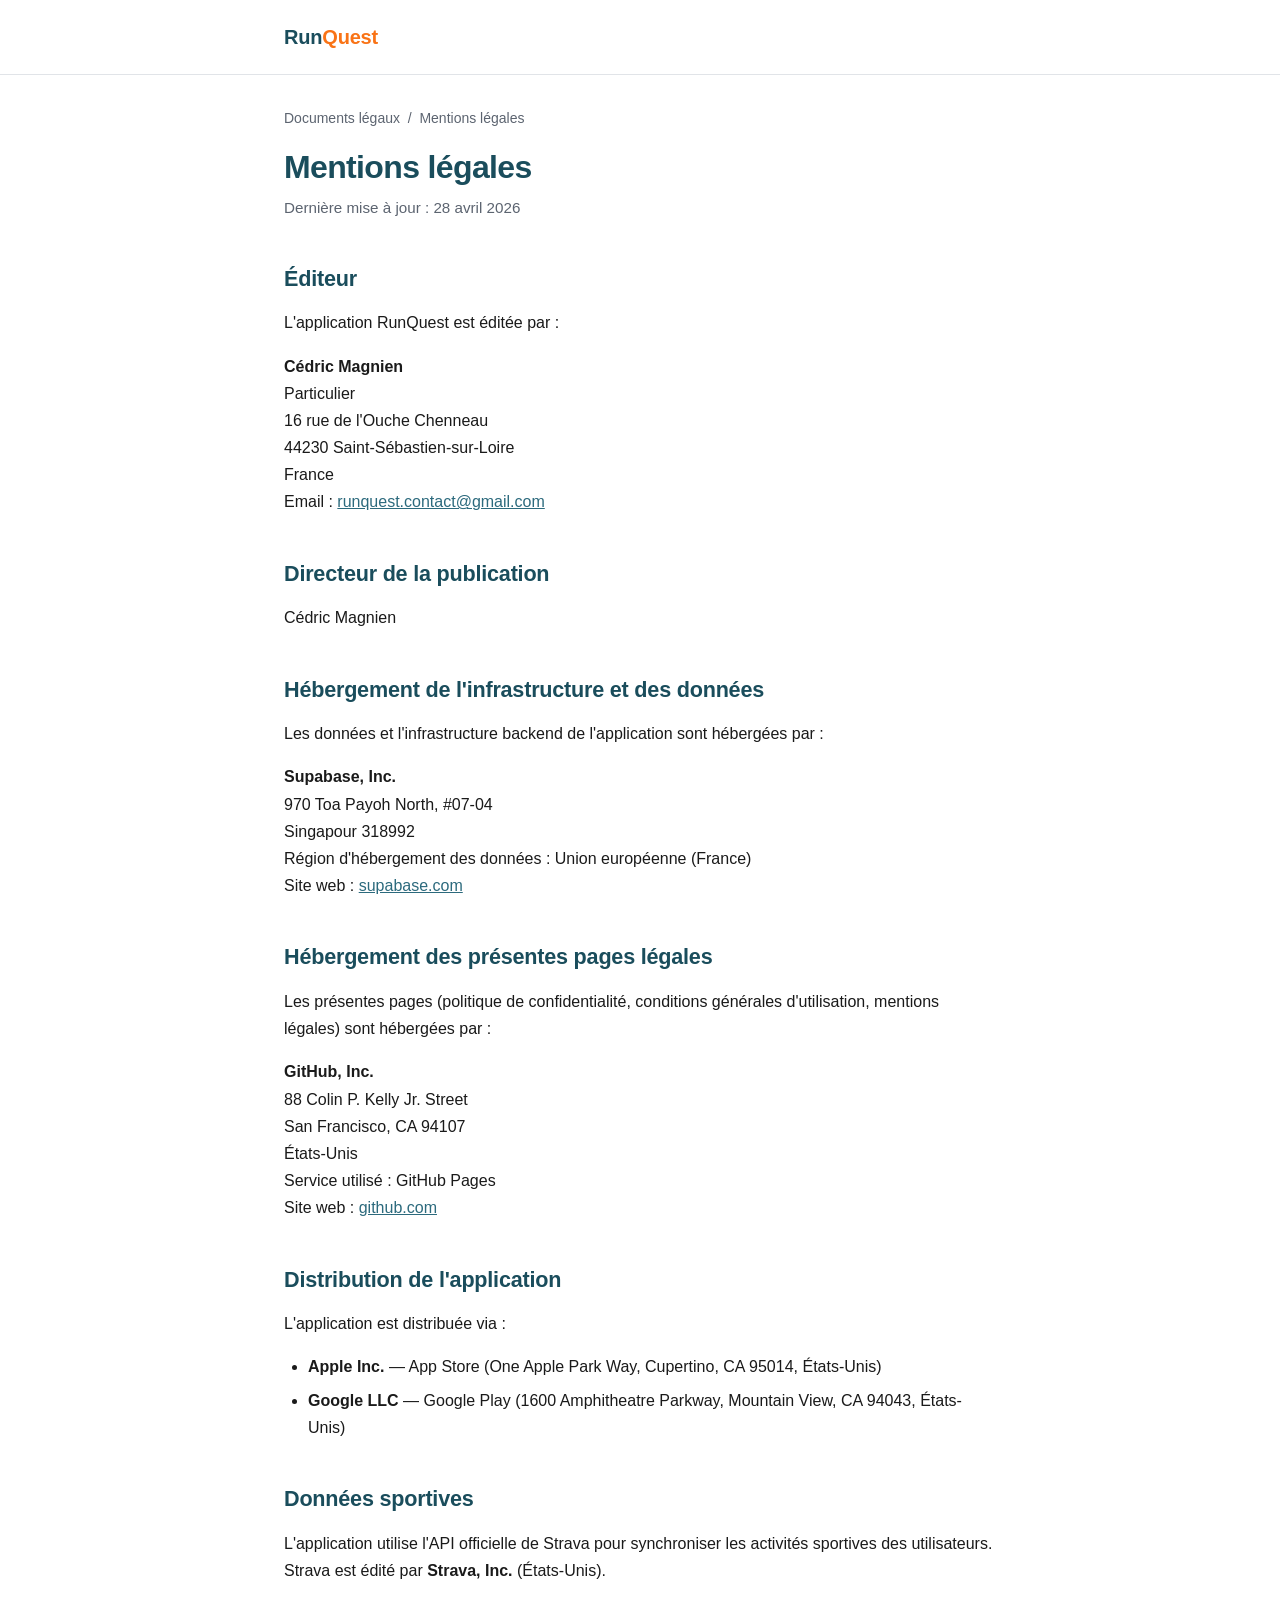
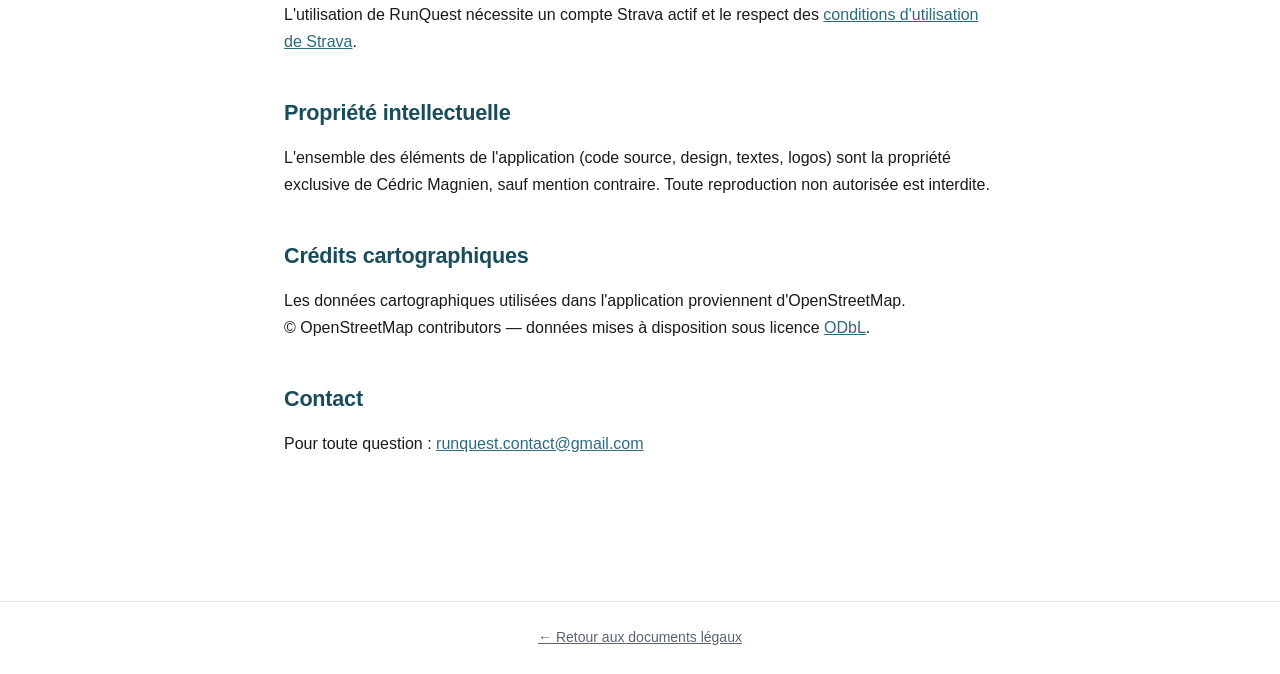
==== legal.html @ 66f78cec "initial commit" ====
<!DOCTYPE html>
<html lang="fr">
<head>
  <meta charset="UTF-8">
  <meta name="viewport" content="width=device-width, initial-scale=1.0">
  <title>Mentions légales — RunQuest</title>
  <meta name="description" content="Mentions légales de l'application RunQuest : éditeur, hébergeur, directeur de publication.">
  <link rel="stylesheet" href="style.css">
</head>
<body>
  <header class="site-header">
    <div class="container">
      <a href="./" class="logo">Run<span>Quest</span></a>
    </div>
  </header>
  <main class="container">
    <nav class="breadcrumb"><a href="./">Documents légaux</a> &nbsp;/&nbsp; Mentions légales</nav>
    <h1>Mentions légales</h1>
    <p class="subtitle">Dernière mise à jour : 28 avril 2026</p>

    <h2>Éditeur</h2>
    <p>L'application RunQuest est éditée par :</p>
    <p>
      <strong>Cédric Magnien</strong><br>
      Particulier<br>
      16 rue de l'Ouche Chenneau<br>
      44230 Saint-Sébastien-sur-Loire<br>
      France<br>
      Email : <a href="mailto:runquest.contact@gmail.com">runquest.contact@gmail.com</a>
    </p>

    <h2>Directeur de la publication</h2>
    <p>Cédric Magnien</p>

    <h2>Hébergement de l'infrastructure et des données</h2>
    <p>Les données et l'infrastructure backend de l'application sont hébergées par :</p>
    <p>
      <strong>Supabase, Inc.</strong><br>
      970 Toa Payoh North, #07-04<br>
      Singapour 318992<br>
      Région d'hébergement des données : Union européenne (France)<br>
      Site web : <a href="https://supabase.com" target="_blank" rel="noopener">supabase.com</a>
    </p>

    <h2>Hébergement des présentes pages légales</h2>
    <p>Les présentes pages (politique de confidentialité, conditions générales d'utilisation, mentions légales) sont hébergées par :</p>
    <p>
      <strong>GitHub, Inc.</strong><br>
      88 Colin P. Kelly Jr. Street<br>
      San Francisco, CA 94107<br>
      États-Unis<br>
      Service utilisé : GitHub Pages<br>
      Site web : <a href="https://github.com" target="_blank" rel="noopener">github.com</a>
    </p>

    <h2>Distribution de l'application</h2>
    <p>L'application est distribuée via :</p>
    <ul>
      <li><strong>Apple Inc.</strong> — App Store (One Apple Park Way, Cupertino, CA 95014, États-Unis)</li>
      <li><strong>Google LLC</strong> — Google Play (1600 Amphitheatre Parkway, Mountain View, CA 94043, États-Unis)</li>
    </ul>

    <h2>Données sportives</h2>
    <p>L'application utilise l'API officielle de Strava pour synchroniser les activités sportives des utilisateurs. Strava est édité par <strong>Strava, Inc.</strong> (États-Unis).</p>
    <p>L'utilisation de RunQuest nécessite un compte Strava actif et le respect des <a href="https://www.strava.com/legal/terms" target="_blank" rel="noopener">conditions d'utilisation de Strava</a>.</p>

    <h2>Propriété intellectuelle</h2>
    <p>L'ensemble des éléments de l'application (code source, design, textes, logos) sont la propriété exclusive de Cédric Magnien, sauf mention contraire. Toute reproduction non autorisée est interdite.</p>

    <h2>Crédits cartographiques</h2>
    <p>Les données cartographiques utilisées dans l'application proviennent d'OpenStreetMap.<br>
    © OpenStreetMap contributors — données mises à disposition sous licence <a href="https://opendatacommons.org/licenses/odbl/" target="_blank" rel="noopener">ODbL</a>.</p>

    <h2>Contact</h2>
    <p>Pour toute question : <a href="mailto:runquest.contact@gmail.com">runquest.contact@gmail.com</a></p>
  </main>
  <footer>
    <div class="container">
      <a href="./">← Retour aux documents légaux</a>
    </div>
  </footer>
</body>
</html>
---- style.css ----
:root {
  --primary: #1a4d5c;
  --primary-light: #2c6a7d;
  --accent: #f97316;
  --accent-soft: #fff4e6;
  --bg: #ffffff;
  --bg-soft: #f8f9fa;
  --text: #1a1a1a;
  --text-muted: #5c6470;
  --border: #e1e4e8;
}

* {
  box-sizing: border-box;
  margin: 0;
  padding: 0;
}

html {
  scroll-behavior: smooth;
}

body {
  font-family: -apple-system, BlinkMacSystemFont, "Segoe UI", "Inter", Roboto, Helvetica, Arial, sans-serif;
  font-size: 16px;
  line-height: 1.7;
  color: var(--text);
  background: var(--bg);
  -webkit-font-smoothing: antialiased;
  -moz-osx-font-smoothing: grayscale;
}

.container {
  max-width: 760px;
  margin: 0 auto;
  padding: 2rem 1.5rem 4rem;
}

header.site-header {
  border-bottom: 1px solid var(--border);
  padding: 1.25rem 0;
  background: var(--bg);
}

header.site-header .container {
  padding-top: 0;
  padding-bottom: 0;
}

.logo {
  font-weight: 700;
  font-size: 1.25rem;
  color: var(--primary);
  text-decoration: none;
  letter-spacing: -0.01em;
}

.logo span {
  color: var(--accent);
}

nav.breadcrumb {
  font-size: 0.875rem;
  color: var(--text-muted);
  margin-bottom: 1rem;
}

nav.breadcrumb a {
  color: var(--text-muted);
  text-decoration: none;
}

nav.breadcrumb a:hover {
  color: var(--primary);
  text-decoration: underline;
}

h1 {
  font-size: 2rem;
  margin-bottom: 0.5rem;
  color: var(--primary);
  letter-spacing: -0.02em;
  line-height: 1.25;
}

.subtitle {
  color: var(--text-muted);
  font-size: 0.95rem;
  margin-bottom: 2.5rem;
}

h2 {
  font-size: 1.35rem;
  margin-top: 2.5rem;
  margin-bottom: 0.75rem;
  color: var(--primary);
  letter-spacing: -0.01em;
}

h3 {
  font-size: 1.05rem;
  margin-top: 1.5rem;
  margin-bottom: 0.5rem;
  color: var(--text);
  font-weight: 600;
}

p, ul, ol {
  margin-bottom: 1rem;
}

ul, ol {
  padding-left: 1.5rem;
}

li {
  margin-bottom: 0.4rem;
}

a {
  color: var(--primary-light);
}

a:hover {
  color: var(--primary);
}

.toc {
  background: var(--bg-soft);
  border: 1px solid var(--border);
  border-radius: 8px;
  padding: 1.25rem 1.5rem;
  margin-bottom: 2.5rem;
}

.toc h2 {
  font-size: 0.85rem;
  text-transform: uppercase;
  letter-spacing: 0.06em;
  margin: 0 0 0.75rem 0;
  color: var(--text-muted);
}

.toc ol {
  margin: 0;
  padding-left: 1.25rem;
  font-size: 0.95rem;
}

.toc li {
  margin-bottom: 0.25rem;
}

.toc a {
  text-decoration: none;
}

.toc a:hover {
  text-decoration: underline;
}

.callout {
  background: var(--accent-soft);
  border-left: 4px solid var(--accent);
  padding: 1rem 1.25rem;
  margin: 1.5rem 0;
  border-radius: 4px;
}

.callout p {
  margin-bottom: 0.5rem;
}

.callout p:last-child {
  margin-bottom: 0;
}

.docs-list {
  display: grid;
  gap: 1rem;
  margin-top: 2rem;
}

.doc-card {
  display: block;
  border: 1px solid var(--border);
  border-radius: 8px;
  padding: 1.25rem 1.5rem;
  text-decoration: none;
  color: inherit;
  transition: border-color 0.15s, transform 0.15s, box-shadow 0.15s;
}

.doc-card:hover {
  border-color: var(--primary-light);
  transform: translateY(-1px);
  box-shadow: 0 4px 12px rgba(26, 77, 92, 0.08);
}

.doc-card h3 {
  margin: 0 0 0.25rem 0;
  color: var(--primary);
}

.doc-card p {
  margin: 0;
  color: var(--text-muted);
  font-size: 0.95rem;
}

footer {
  border-top: 1px solid var(--border);
  margin-top: 4rem;
  padding-top: 1.5rem;
  padding-bottom: 1.5rem;
  font-size: 0.875rem;
  color: var(--text-muted);
  text-align: center;
}

footer a {
  color: var(--text-muted);
  text-decoration: underline;
}

footer .container {
  padding-top: 0;
  padding-bottom: 0;
}

table {
  width: 100%;
  border-collapse: collapse;
  margin: 1rem 0;
  font-size: 0.95rem;
}

table th,
table td {
  text-align: left;
  padding: 0.6rem 0.8rem;
  border: 1px solid var(--border);
  vertical-align: top;
}

table th {
  background: var(--bg-soft);
  font-weight: 600;
  color: var(--primary);
}

strong {
  color: var(--text);
}

@media (max-width: 600px) {
  body { font-size: 15px; }
  h1 { font-size: 1.6rem; }
  h2 { font-size: 1.2rem; }
  .container { padding: 1.5rem 1.25rem 3rem; }
}
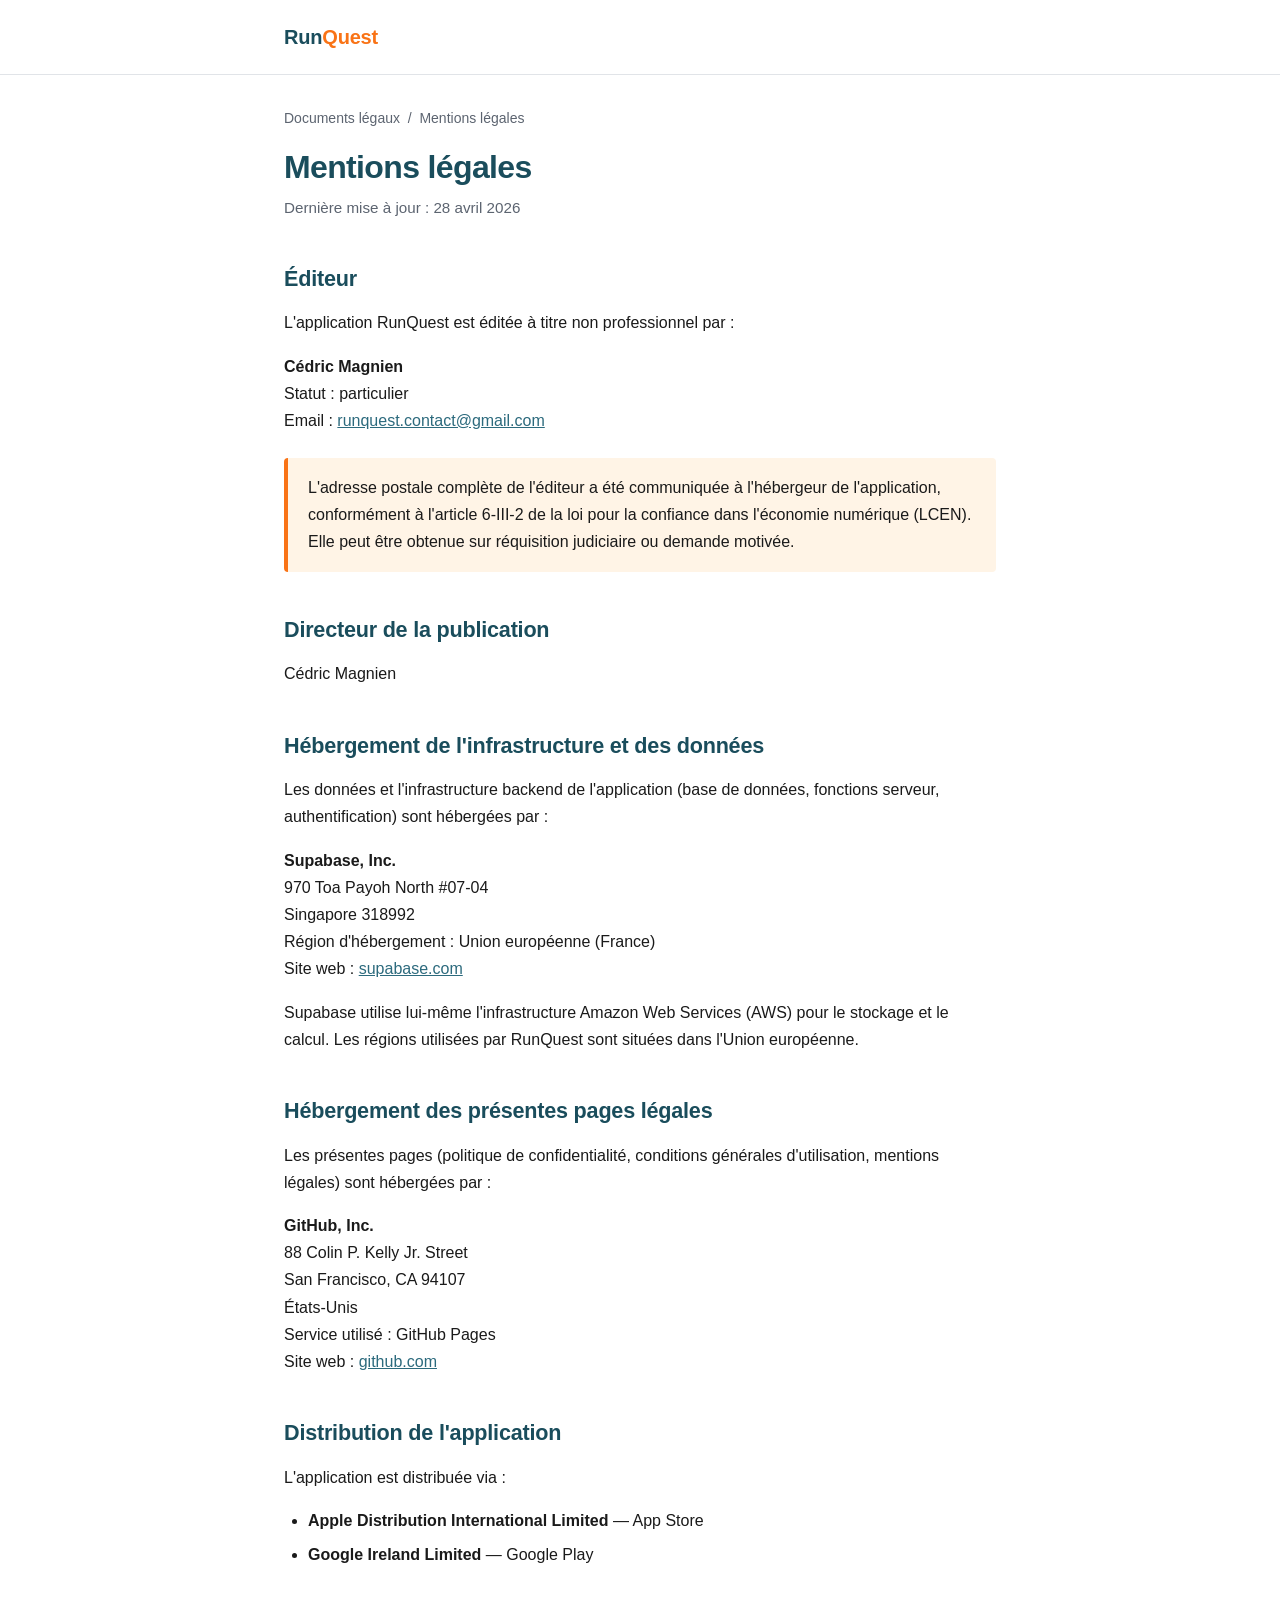
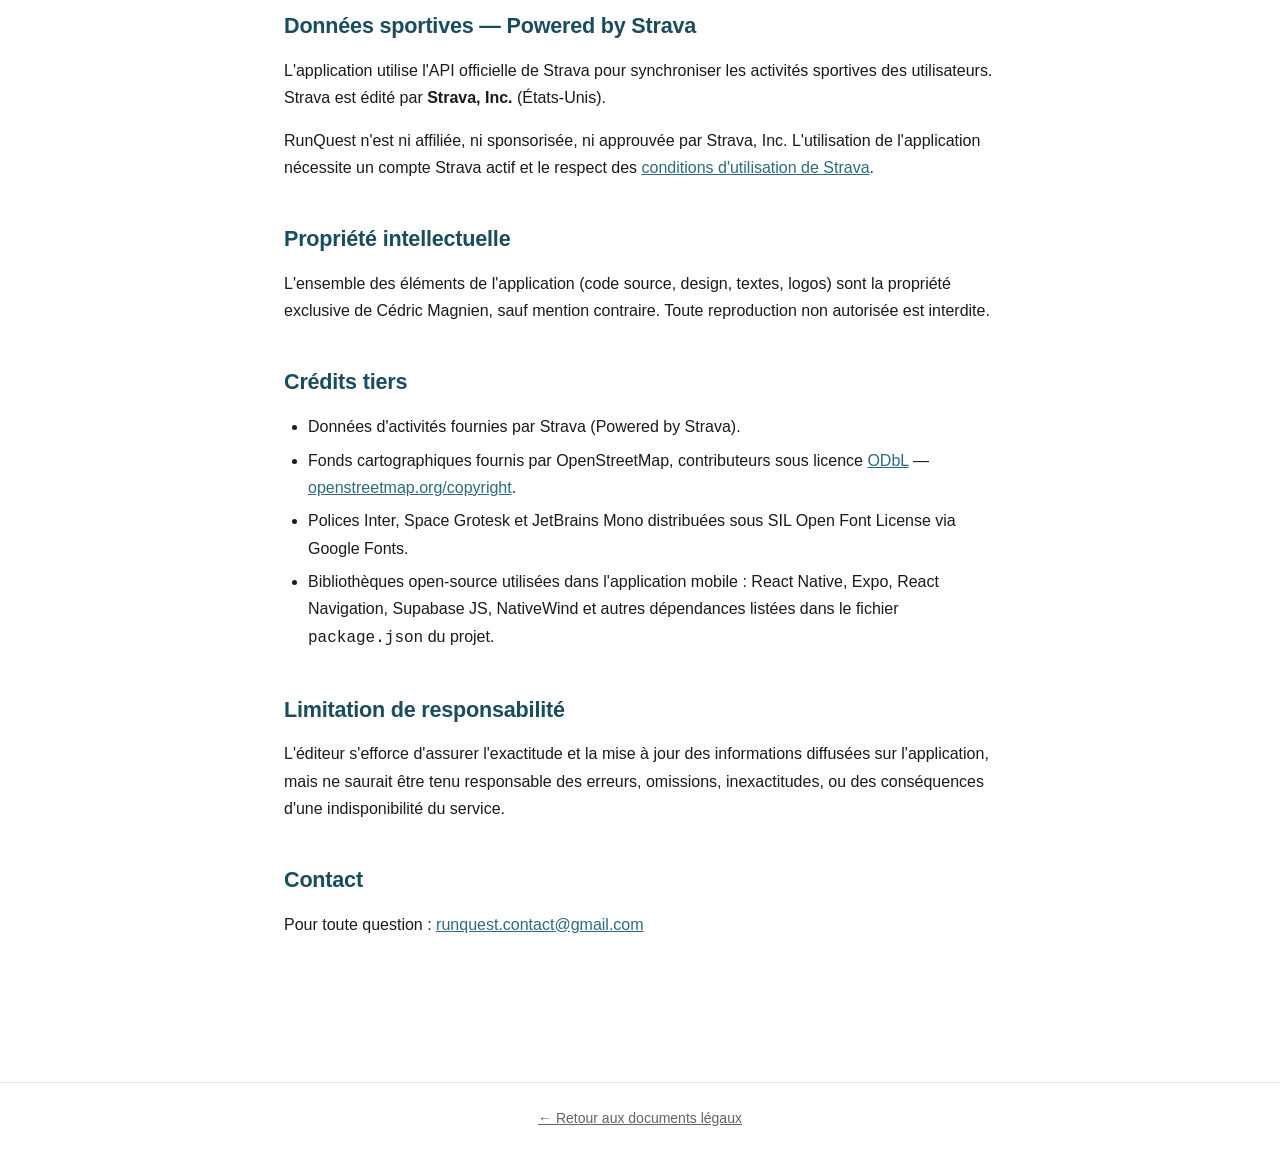
==== commit 5b0104f9: "Add files via upload" ====
--- a/legal.html
+++ b/legal.html
@@ -19,28 +19,29 @@
     <p class="subtitle">Dernière mise à jour : 28 avril 2026</p>
 
     <h2>Éditeur</h2>
-    <p>L'application RunQuest est éditée par :</p>
+    <p>L'application RunQuest est éditée à titre non professionnel par :</p>
     <p>
       <strong>Cédric Magnien</strong><br>
-      Particulier<br>
-      16 rue de l'Ouche Chenneau<br>
-      44230 Saint-Sébastien-sur-Loire<br>
-      France<br>
+      Statut : particulier<br>
       Email : <a href="mailto:runquest.contact@gmail.com">runquest.contact@gmail.com</a>
     </p>
+    <div class="callout">
+      <p>L'adresse postale complète de l'éditeur a été communiquée à l'hébergeur de l'application, conformément à l'article 6-III-2 de la loi pour la confiance dans l'économie numérique (LCEN). Elle peut être obtenue sur réquisition judiciaire ou demande motivée.</p>
+    </div>
 
     <h2>Directeur de la publication</h2>
     <p>Cédric Magnien</p>
 
     <h2>Hébergement de l'infrastructure et des données</h2>
-    <p>Les données et l'infrastructure backend de l'application sont hébergées par :</p>
+    <p>Les données et l'infrastructure backend de l'application (base de données, fonctions serveur, authentification) sont hébergées par :</p>
     <p>
       <strong>Supabase, Inc.</strong><br>
-      970 Toa Payoh North, #07-04<br>
-      Singapour 318992<br>
-      Région d'hébergement des données : Union européenne (France)<br>
+      970 Toa Payoh North #07-04<br>
+      Singapore 318992<br>
+      Région d'hébergement : Union européenne (France)<br>
       Site web : <a href="https://supabase.com" target="_blank" rel="noopener">supabase.com</a>
     </p>
+    <p>Supabase utilise lui-même l'infrastructure Amazon Web Services (AWS) pour le stockage et le calcul. Les régions utilisées par RunQuest sont situées dans l'Union européenne.</p>
 
     <h2>Hébergement des présentes pages légales</h2>
     <p>Les présentes pages (politique de confidentialité, conditions générales d'utilisation, mentions légales) sont hébergées par :</p>
@@ -56,20 +57,27 @@
     <h2>Distribution de l'application</h2>
     <p>L'application est distribuée via :</p>
     <ul>
-      <li><strong>Apple Inc.</strong> — App Store (One Apple Park Way, Cupertino, CA 95014, États-Unis)</li>
-      <li><strong>Google LLC</strong> — Google Play (1600 Amphitheatre Parkway, Mountain View, CA 94043, États-Unis)</li>
+      <li><strong>Apple Distribution International Limited</strong> — App Store</li>
+      <li><strong>Google Ireland Limited</strong> — Google Play</li>
     </ul>
 
-    <h2>Données sportives</h2>
+    <h2>Données sportives — Powered by Strava</h2>
     <p>L'application utilise l'API officielle de Strava pour synchroniser les activités sportives des utilisateurs. Strava est édité par <strong>Strava, Inc.</strong> (États-Unis).</p>
-    <p>L'utilisation de RunQuest nécessite un compte Strava actif et le respect des <a href="https://www.strava.com/legal/terms" target="_blank" rel="noopener">conditions d'utilisation de Strava</a>.</p>
+    <p>RunQuest n'est ni affiliée, ni sponsorisée, ni approuvée par Strava, Inc. L'utilisation de l'application nécessite un compte Strava actif et le respect des <a href="https://www.strava.com/legal/terms" target="_blank" rel="noopener">conditions d'utilisation de Strava</a>.</p>
 
     <h2>Propriété intellectuelle</h2>
     <p>L'ensemble des éléments de l'application (code source, design, textes, logos) sont la propriété exclusive de Cédric Magnien, sauf mention contraire. Toute reproduction non autorisée est interdite.</p>
 
-    <h2>Crédits cartographiques</h2>
-    <p>Les données cartographiques utilisées dans l'application proviennent d'OpenStreetMap.<br>
-    © OpenStreetMap contributors — données mises à disposition sous licence <a href="https://opendatacommons.org/licenses/odbl/" target="_blank" rel="noopener">ODbL</a>.</p>
+    <h2>Crédits tiers</h2>
+    <ul>
+      <li>Données d'activités fournies par Strava (Powered by Strava).</li>
+      <li>Fonds cartographiques fournis par OpenStreetMap, contributeurs sous licence <a href="https://opendatacommons.org/licenses/odbl/" target="_blank" rel="noopener">ODbL</a> — <a href="https://www.openstreetmap.org/copyright" target="_blank" rel="noopener">openstreetmap.org/copyright</a>.</li>
+      <li>Polices Inter, Space Grotesk et JetBrains Mono distribuées sous SIL Open Font License via Google Fonts.</li>
+      <li>Bibliothèques open-source utilisées dans l'application mobile : React Native, Expo, React Navigation, Supabase JS, NativeWind et autres dépendances listées dans le fichier <code>package.json</code> du projet.</li>
+    </ul>
+
+    <h2>Limitation de responsabilité</h2>
+    <p>L'éditeur s'efforce d'assurer l'exactitude et la mise à jour des informations diffusées sur l'application, mais ne saurait être tenu responsable des erreurs, omissions, inexactitudes, ou des conséquences d'une indisponibilité du service.</p>
 
     <h2>Contact</h2>
     <p>Pour toute question : <a href="mailto:runquest.contact@gmail.com">runquest.contact@gmail.com</a></p>
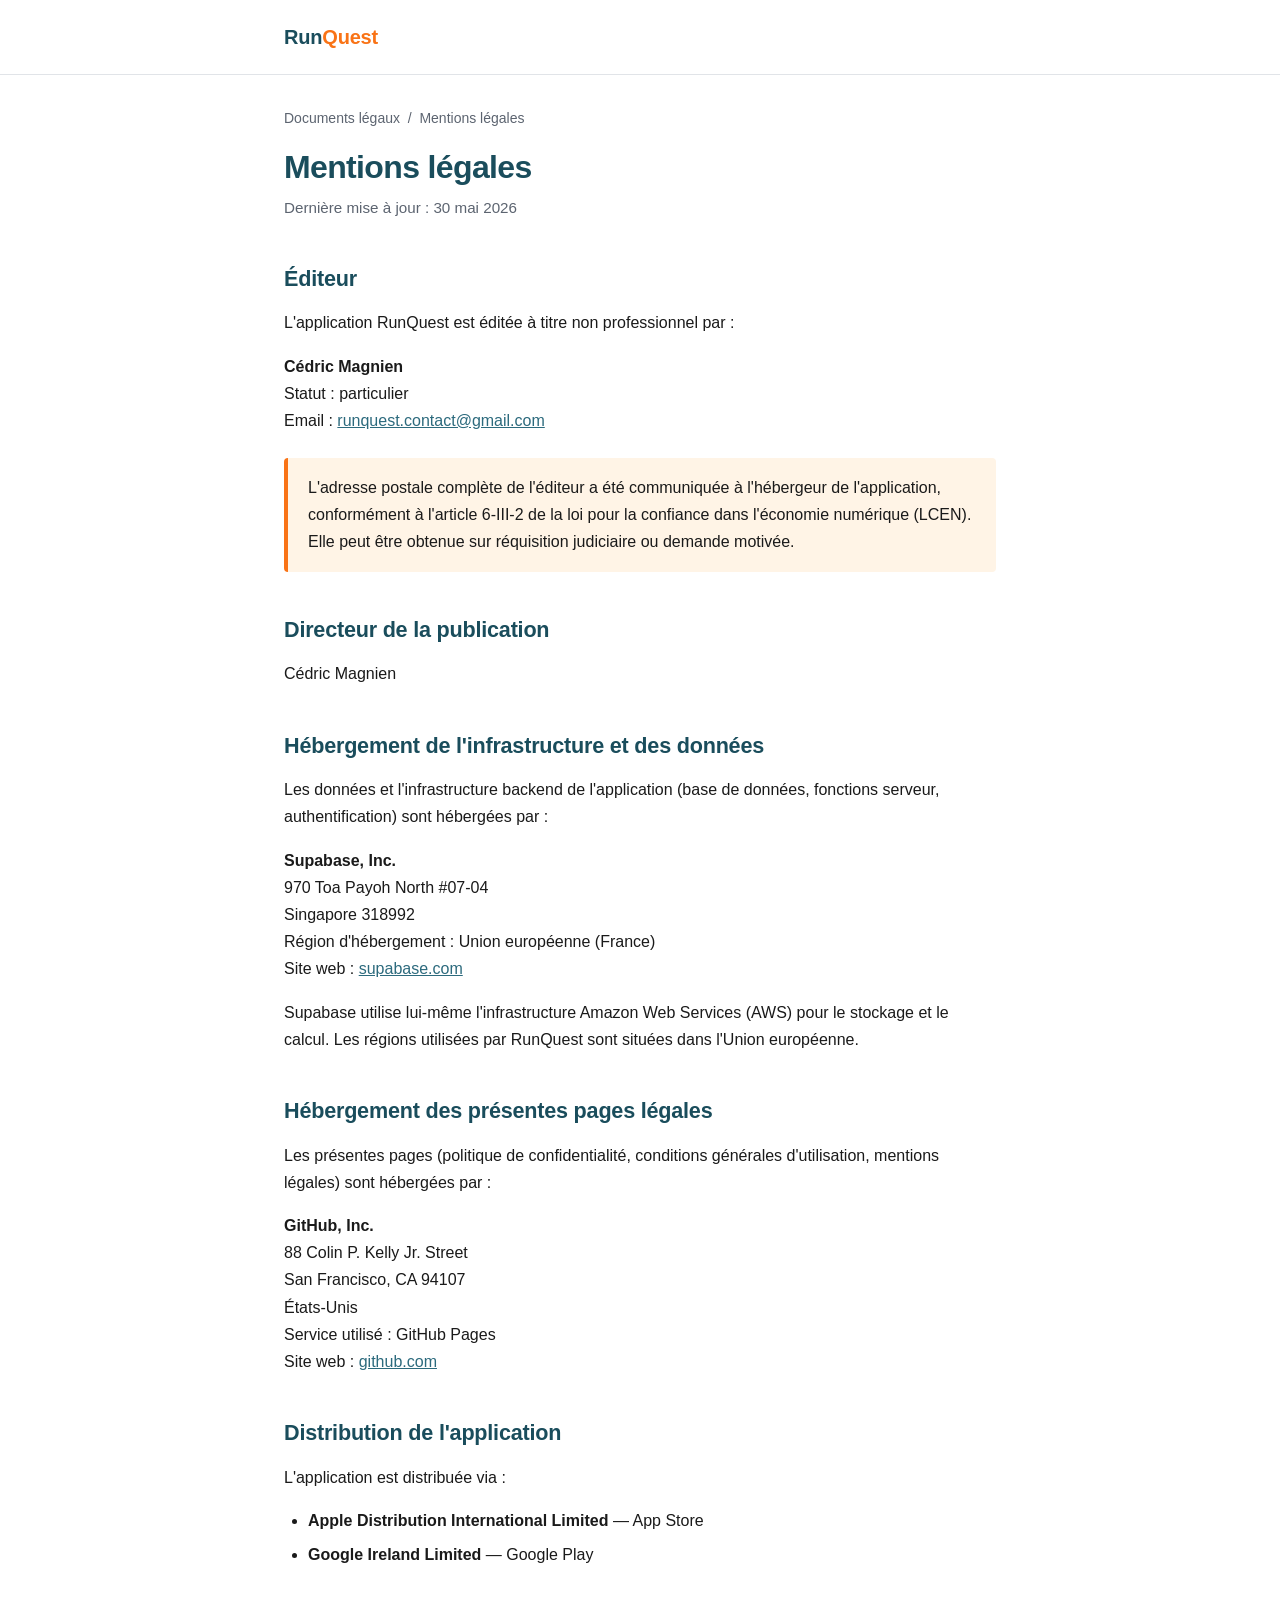
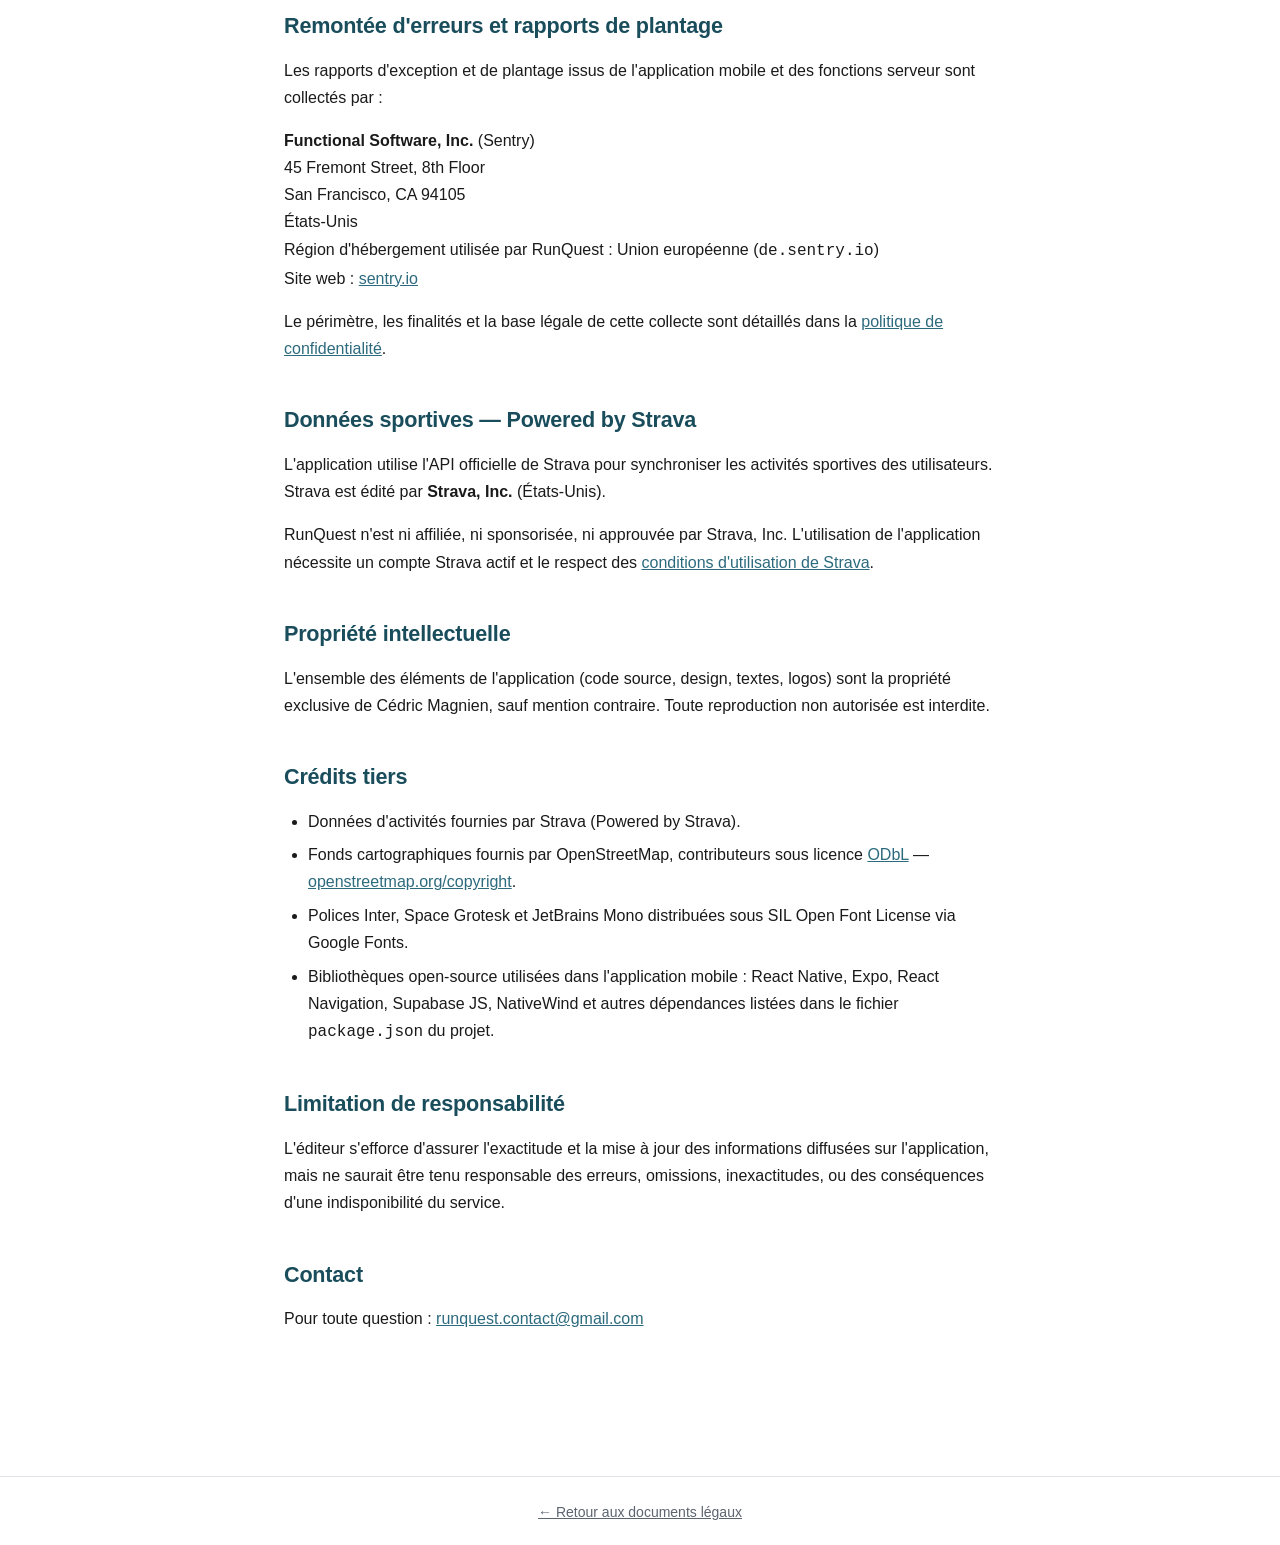
==== commit b2e69515: "Add files via upload" ====
--- a/legal.html
+++ b/legal.html
@@ -16,7 +16,7 @@
   <main class="container">
     <nav class="breadcrumb"><a href="./">Documents légaux</a> &nbsp;/&nbsp; Mentions légales</nav>
     <h1>Mentions légales</h1>
-    <p class="subtitle">Dernière mise à jour : 28 avril 2026</p>
+    <p class="subtitle">Dernière mise à jour : 30 mai 2026</p>
 
     <h2>Éditeur</h2>
     <p>L'application RunQuest est éditée à titre non professionnel par :</p>
@@ -61,6 +61,18 @@
       <li><strong>Google Ireland Limited</strong> — Google Play</li>
     </ul>
 
+    <h2>Remontée d'erreurs et rapports de plantage</h2>
+    <p>Les rapports d'exception et de plantage issus de l'application mobile et des fonctions serveur sont collectés par :</p>
+    <p>
+      <strong>Functional Software, Inc.</strong> (Sentry)<br>
+      45 Fremont Street, 8th Floor<br>
+      San Francisco, CA 94105<br>
+      États-Unis<br>
+      Région d'hébergement utilisée par RunQuest : Union européenne (<code>de.sentry.io</code>)<br>
+      Site web : <a href="https://sentry.io" target="_blank" rel="noopener">sentry.io</a>
+    </p>
+    <p>Le périmètre, les finalités et la base légale de cette collecte sont détaillés dans la <a href="privacy.html">politique de confidentialité</a>.</p>
+
     <h2>Données sportives — Powered by Strava</h2>
     <p>L'application utilise l'API officielle de Strava pour synchroniser les activités sportives des utilisateurs. Strava est édité par <strong>Strava, Inc.</strong> (États-Unis).</p>
     <p>RunQuest n'est ni affiliée, ni sponsorisée, ni approuvée par Strava, Inc. L'utilisation de l'application nécessite un compte Strava actif et le respect des <a href="https://www.strava.com/legal/terms" target="_blank" rel="noopener">conditions d'utilisation de Strava</a>.</p>
